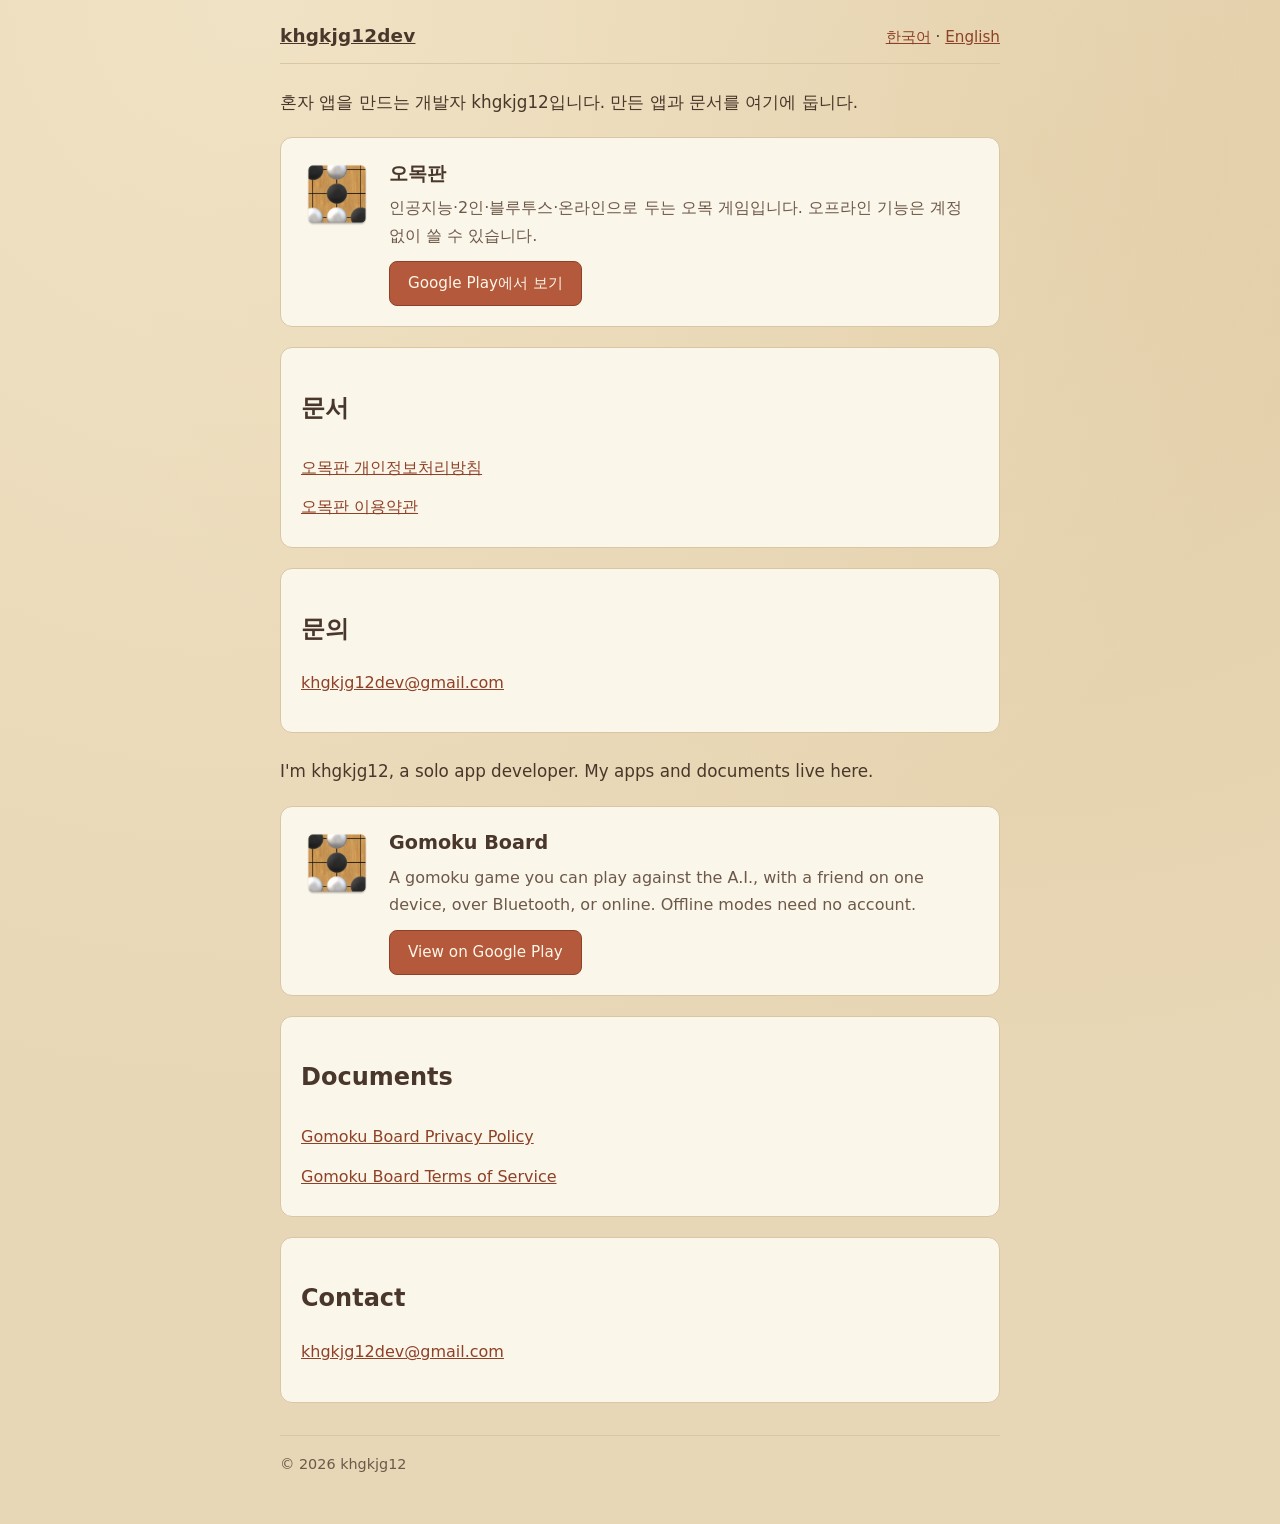
==== index.html @ 8b314261 "feat: 개발자 홈 정적 사이트 — 홈·방침·약관·app-ads.txt (오너 결정 2026-09-30) 블로거(khgkjg12dev.blogspot.com)에 있던 오목판 개인" ====
<!doctype html>
<html lang="ko">
  <head>
    <meta charset="utf-8" />
    <meta name="viewport" content="width=device-width, initial-scale=1" />
    <title>khgkjg12dev</title>
    <meta
      name="description"
      content="khgkjg12의 앱 개발자 홈. 안드로이드 오목 게임 '오목판'과 개인정보처리방침·이용약관을 안내합니다."
    />
    <link rel="icon" href="assets/gomoku-icon-round.png" />
    <link rel="stylesheet" href="style.css" />
  </head>
  <body>
    <div class="wrap">
      <header class="site-head">
        <p class="site-title"><a href="/">khgkjg12dev</a></p>
        <nav class="lang-nav">
          <a href="#ko">한국어</a> · <a href="#en">English</a>
        </nav>
      </header>

      <main>
        <section id="ko" lang="ko">
          <p class="intro">
            혼자 앱을 만드는 개발자 khgkjg12입니다. 만든 앱과 문서를 여기에
            둡니다.
          </p>

          <section class="card app-card">
            <img src="assets/gomoku-icon.png" alt="오목판 앱 아이콘" width="72" height="72" />
            <div>
              <h2>오목판</h2>
              <p>
                인공지능·2인·블루투스·온라인으로 두는 오목 게임입니다. 오프라인
                기능은 계정 없이 쓸 수 있습니다.
              </p>
              <a
                class="button"
                href="https://play.google.com/store/apps/details?id=com.khgkjg12.gomoku"
                >Google Play에서 보기</a
              >
            </div>
          </section>

          <section class="card">
            <h2>문서</h2>
            <ul class="links">
              <li><a href="/gomoku/privacy/">오목판 개인정보처리방침</a></li>
              <li><a href="/gomoku/terms/">오목판 이용약관</a></li>
            </ul>
          </section>

          <section class="card contact">
            <h2>문의</h2>
            <p>
              <a href="mailto:khgkjg12dev@gmail.com">khgkjg12dev@gmail.com</a>
            </p>
          </section>
        </section>

        <section id="en" lang="en">
          <p class="intro">
            I'm khgkjg12, a solo app developer. My apps and documents live here.
          </p>

          <section class="card app-card">
            <img src="assets/gomoku-icon.png" alt="Gomoku Board app icon" width="72" height="72" />
            <div>
              <h2>Gomoku Board</h2>
              <p>
                A gomoku game you can play against the A.I., with a friend on
                one device, over Bluetooth, or online. Offline modes need no
                account.
              </p>
              <a
                class="button"
                href="https://play.google.com/store/apps/details?id=com.khgkjg12.gomoku"
                >View on Google Play</a
              >
            </div>
          </section>

          <section class="card">
            <h2>Documents</h2>
            <ul class="links">
              <li><a href="/gomoku/privacy/#en">Gomoku Board Privacy Policy</a></li>
              <li><a href="/gomoku/terms/#en">Gomoku Board Terms of Service</a></li>
            </ul>
          </section>

          <section class="card contact">
            <h2>Contact</h2>
            <p>
              <a href="mailto:khgkjg12dev@gmail.com">khgkjg12dev@gmail.com</a>
            </p>
          </section>
        </section>
      </main>

      <footer class="site-foot">© 2026 khgkjg12</footer>
    </div>
  </body>
</html>
---- style.css ----
/*
  khgkjg12dev 개발자 홈 — 빌드 도구·외부 자원 없이 쓰는 한 장짜리 스타일.
  글꼴은 시스템 글꼴만 쓴다(웹 폰트·CDN 없음). 색은 오목판 앱의 나무·양피지 톤을 가볍게 따른다.
*/
:root {
  --ink: #4a372b;
  --ink-soft: #6d5949;
  --parchment: #f6ecd6;
  --paper: #fbf6ea;
  --line: #d8c6a4;
  --brick: #b4593c;
  --brick-dark: #8e4127;
  --wood: #c8a273;
}

* {
  box-sizing: border-box;
}

html {
  -webkit-text-size-adjust: 100%;
}

body {
  margin: 0;
  padding: 0 16px 48px;
  background-color: #e8d7b6;
  background-image: radial-gradient(
      circle at 20% 0%,
      #f0e2c4 0%,
      transparent 60%
    ),
    radial-gradient(circle at 80% 10%, #e2cda6 0%, transparent 55%);
  color: var(--ink);
  font-family:
    system-ui,
    -apple-system,
    'Segoe UI',
    Roboto,
    'Helvetica Neue',
    'Noto Sans KR',
    sans-serif;
  font-size: 16px;
  line-height: 1.7;
}

.wrap {
  max-width: 720px;
  margin: 0 auto;
}

/* 머리글: 사이트 이름과 언어 이동 */
.site-head {
  display: flex;
  flex-wrap: wrap;
  align-items: baseline;
  justify-content: space-between;
  gap: 8px;
  padding: 20px 0 12px;
  border-bottom: 1px solid var(--line);
}

.site-head a {
  color: inherit;
}

.site-title {
  margin: 0;
  font-size: 1.15rem;
  font-weight: 700;
  letter-spacing: 0.01em;
}

.lang-nav {
  font-size: 0.95rem;
}

.lang-nav a {
  color: var(--brick-dark);
}

/* 본문 카드 */
.card {
  margin: 20px 0;
  padding: 20px;
  background: var(--paper);
  border: 1px solid var(--line);
  border-radius: 12px;
}

.intro {
  margin: 24px 0 8px;
  font-size: 1.05rem;
}

.app-card {
  display: flex;
  gap: 16px;
  align-items: flex-start;
}

.app-card img {
  width: 72px;
  height: 72px;
  flex: 0 0 auto;
  border-radius: 16px;
}

.app-card h2 {
  margin: 0 0 4px;
  font-size: 1.2rem;
}

.app-card p {
  margin: 0 0 12px;
  color: var(--ink-soft);
}

.button {
  display: inline-block;
  padding: 10px 18px;
  min-height: 44px;
  background: var(--brick);
  border: 1px solid var(--brick-dark);
  border-radius: 8px;
  color: #fdf7e8;
  font-size: 0.95rem;
  line-height: 1.5;
  text-decoration: none;
}

.button:hover,
.button:focus {
  background: var(--brick-dark);
}

.links {
  margin: 0;
  padding: 0;
  list-style: none;
}

.links li {
  padding: 6px 0;
}

.links a,
.contact a {
  color: var(--brick-dark);
}

.site-foot {
  margin-top: 32px;
  padding-top: 16px;
  border-top: 1px solid var(--line);
  color: var(--ink-soft);
  font-size: 0.9rem;
}

/* 방침·약관 본문(블로그 게시본을 그대로 옮긴 부분을 감싼다) */
.doc {
  margin: 20px 0;
  padding: 20px;
  background: var(--paper);
  border: 1px solid var(--line);
  border-radius: 12px;
  overflow-wrap: break-word;
}

.doc h1 {
  font-size: 1.5rem;
}

.doc h2,
.doc h3 {
  line-height: 1.4;
}

.doc a {
  color: var(--brick-dark);
}

.doc table {
  border-collapse: collapse;
  width: 100%;
}

.doc th,
.doc td {
  border: 1px solid var(--line);
  padding: 6px 8px;
  text-align: left;
  vertical-align: top;
}

.back {
  display: inline-block;
  margin-top: 8px;
  color: var(--brick-dark);
}

@media (max-width: 420px) {
  body {
    padding: 0 12px 40px;
  }

  .card,
  .doc {
    padding: 16px;
  }

  .app-card img {
    width: 60px;
    height: 60px;
  }
}
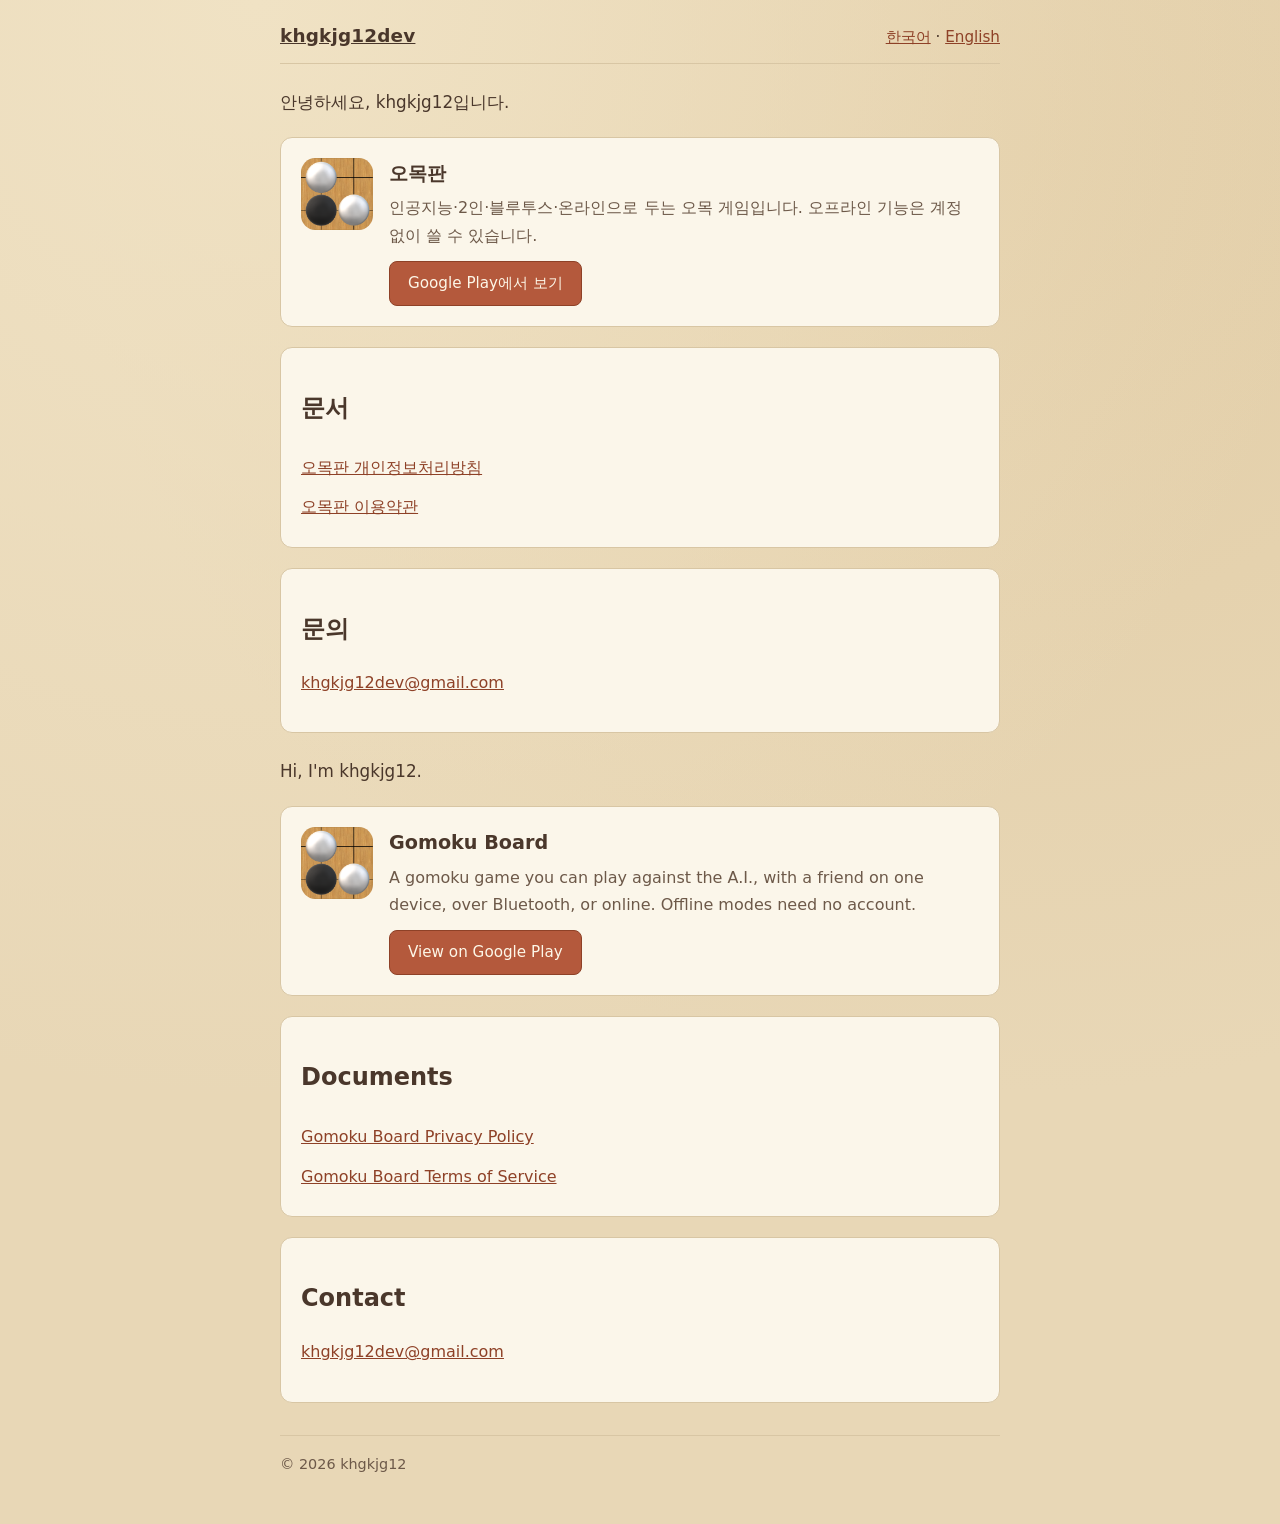
==== commit a5fbd20b: "feat: 홈 인사말 간단히, 아이콘을 Play 스토어 아이콘으로 통일 (오너 결정 2026-09-30) - 소개 문구를 인사말만 남긴다: ko "안녕하세요, khgkjg12입니다" ====
--- a/index.html
+++ b/index.html
@@ -6,9 +6,9 @@
     <title>khgkjg12dev</title>
     <meta
       name="description"
-      content="khgkjg12의 앱 개발자 홈. 안드로이드 오목 게임 '오목판'과 개인정보처리방침·이용약관을 안내합니다."
+      content="khgkjg12의 개발자 홈. 안드로이드 오목 게임 '오목판'과 개인정보처리방침·이용약관을 안내합니다."
     />
-    <link rel="icon" href="assets/gomoku-icon-round.png" />
+    <link rel="icon" href="assets/gomoku-icon.png" />
     <link rel="stylesheet" href="style.css" />
   </head>
   <body>
@@ -22,10 +22,7 @@
 
       <main>
         <section id="ko" lang="ko">
-          <p class="intro">
-            혼자 앱을 만드는 개발자 khgkjg12입니다. 만든 앱과 문서를 여기에
-            둡니다.
-          </p>
+          <p class="intro">안녕하세요, khgkjg12입니다.</p>
 
           <section class="card app-card">
             <img src="assets/gomoku-icon.png" alt="오목판 앱 아이콘" width="72" height="72" />
@@ -60,9 +57,7 @@
         </section>
 
         <section id="en" lang="en">
-          <p class="intro">
-            I'm khgkjg12, a solo app developer. My apps and documents live here.
-          </p>
+          <p class="intro">Hi, I'm khgkjg12.</p>
 
           <section class="card app-card">
             <img src="assets/gomoku-icon.png" alt="Gomoku Board app icon" width="72" height="72" />
--- a/style.css
+++ b/style.css
@@ -99,11 +99,12 @@
   align-items: flex-start;
 }
 
+/* 스토어 아이콘은 투명한 여백 없이 꽉 찬 정사각형이라 모서리는 여기서 둥글린다(Play 모양과 비슷하게 20%) */
 .app-card img {
   width: 72px;
   height: 72px;
   flex: 0 0 auto;
-  border-radius: 16px;
+  border-radius: 20%;
 }
 
 .app-card h2 {
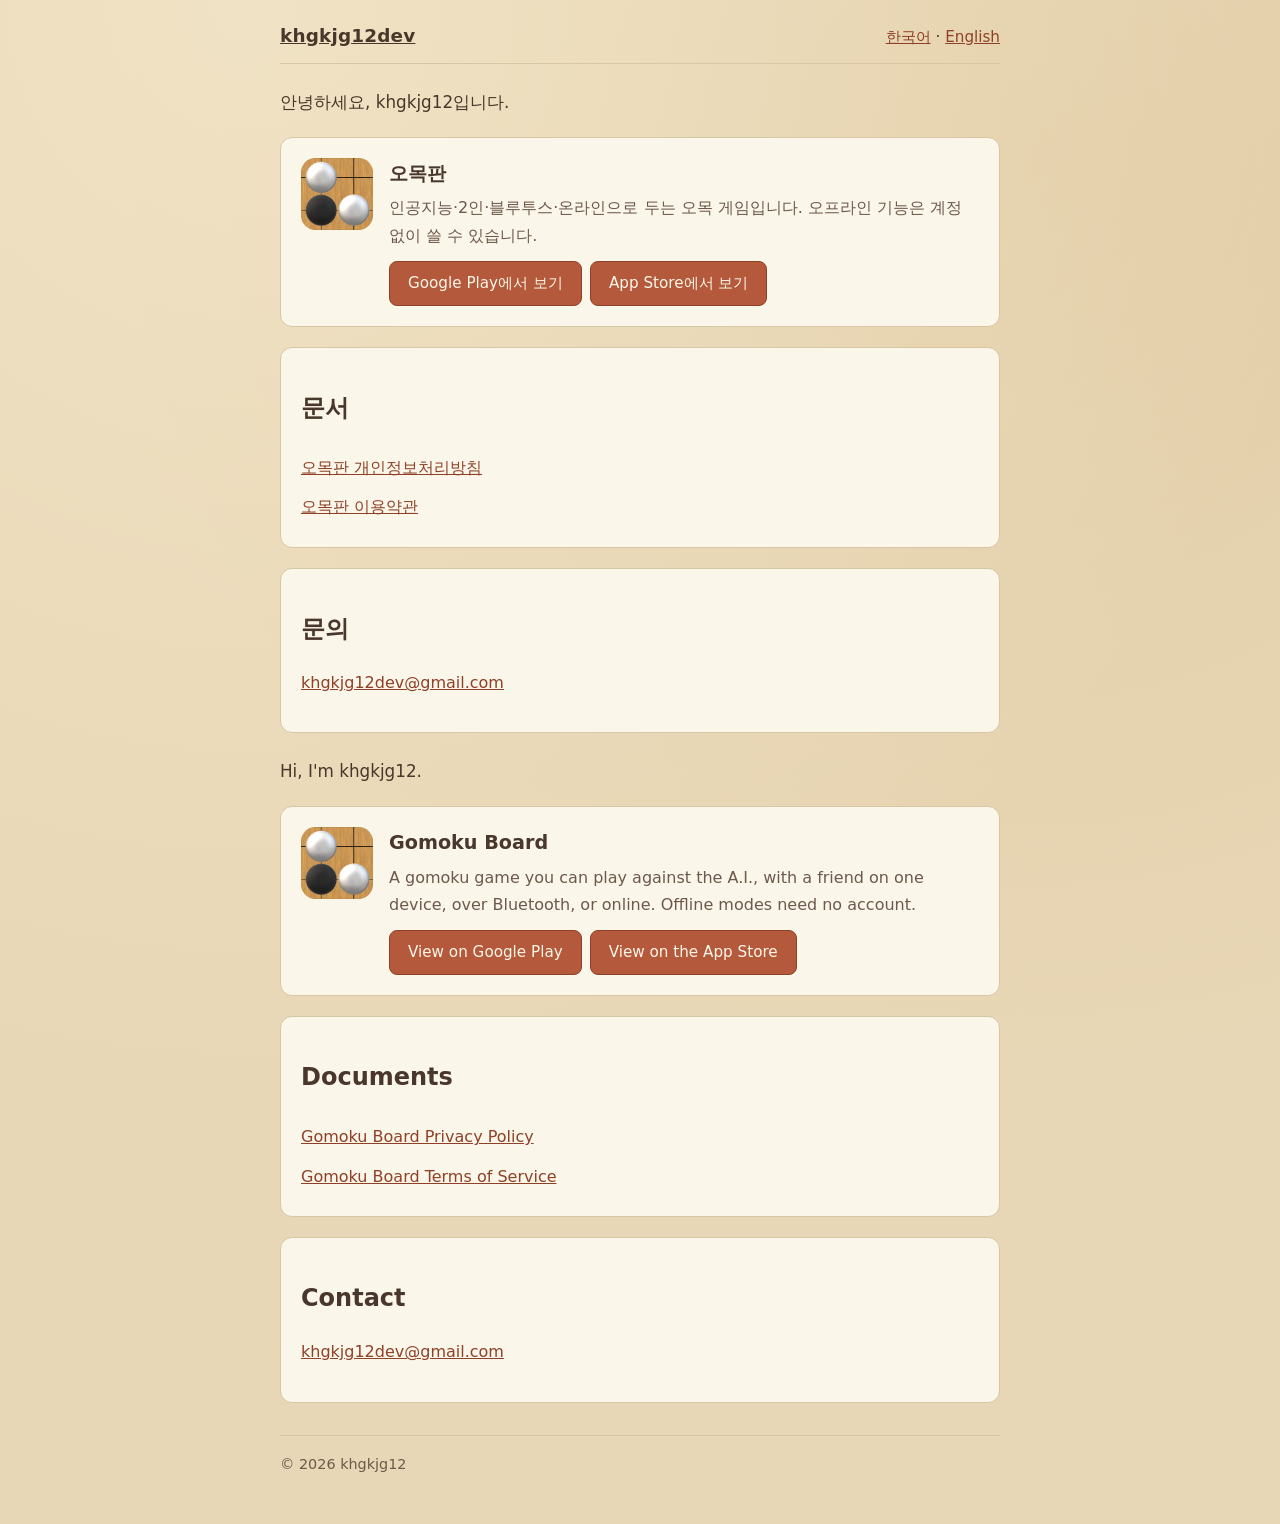
==== commit 0f590598: "홈: 오목판 App Store 링크 더함(Google Play 옆, ko·en) — iOS 1.0 출시(11-03), 오너 11-04 Co-Authored-By: Claude Op" ====
--- a/index.html
+++ b/index.html
@@ -32,11 +32,18 @@
                 인공지능·2인·블루투스·온라인으로 두는 오목 게임입니다. 오프라인
                 기능은 계정 없이 쓸 수 있습니다.
               </p>
-              <a
-                class="button"
-                href="https://play.google.com/store/apps/details?id=com.khgkjg12.gomoku"
-                >Google Play에서 보기</a
-              >
+              <div class="store-buttons">
+                <a
+                  class="button"
+                  href="https://play.google.com/store/apps/details?id=com.khgkjg12.gomoku"
+                  >Google Play에서 보기</a
+                >
+                <a
+                  class="button"
+                  href="https://apps.apple.com/app/id6825768193"
+                  >App Store에서 보기</a
+                >
+              </div>
             </div>
           </section>
 
@@ -68,11 +75,18 @@
                 one device, over Bluetooth, or online. Offline modes need no
                 account.
               </p>
-              <a
-                class="button"
-                href="https://play.google.com/store/apps/details?id=com.khgkjg12.gomoku"
-                >View on Google Play</a
-              >
+              <div class="store-buttons">
+                <a
+                  class="button"
+                  href="https://play.google.com/store/apps/details?id=com.khgkjg12.gomoku"
+                  >View on Google Play</a
+                >
+                <a
+                  class="button"
+                  href="https://apps.apple.com/app/id6825768193"
+                  >View on the App Store</a
+                >
+              </div>
             </div>
           </section>
 
--- a/style.css
+++ b/style.css
@@ -135,6 +135,12 @@
   background: var(--brick-dark);
 }
 
+.store-buttons {
+  display: flex;
+  flex-wrap: wrap;
+  gap: 8px;
+}
+
 .links {
   margin: 0;
   padding: 0;
